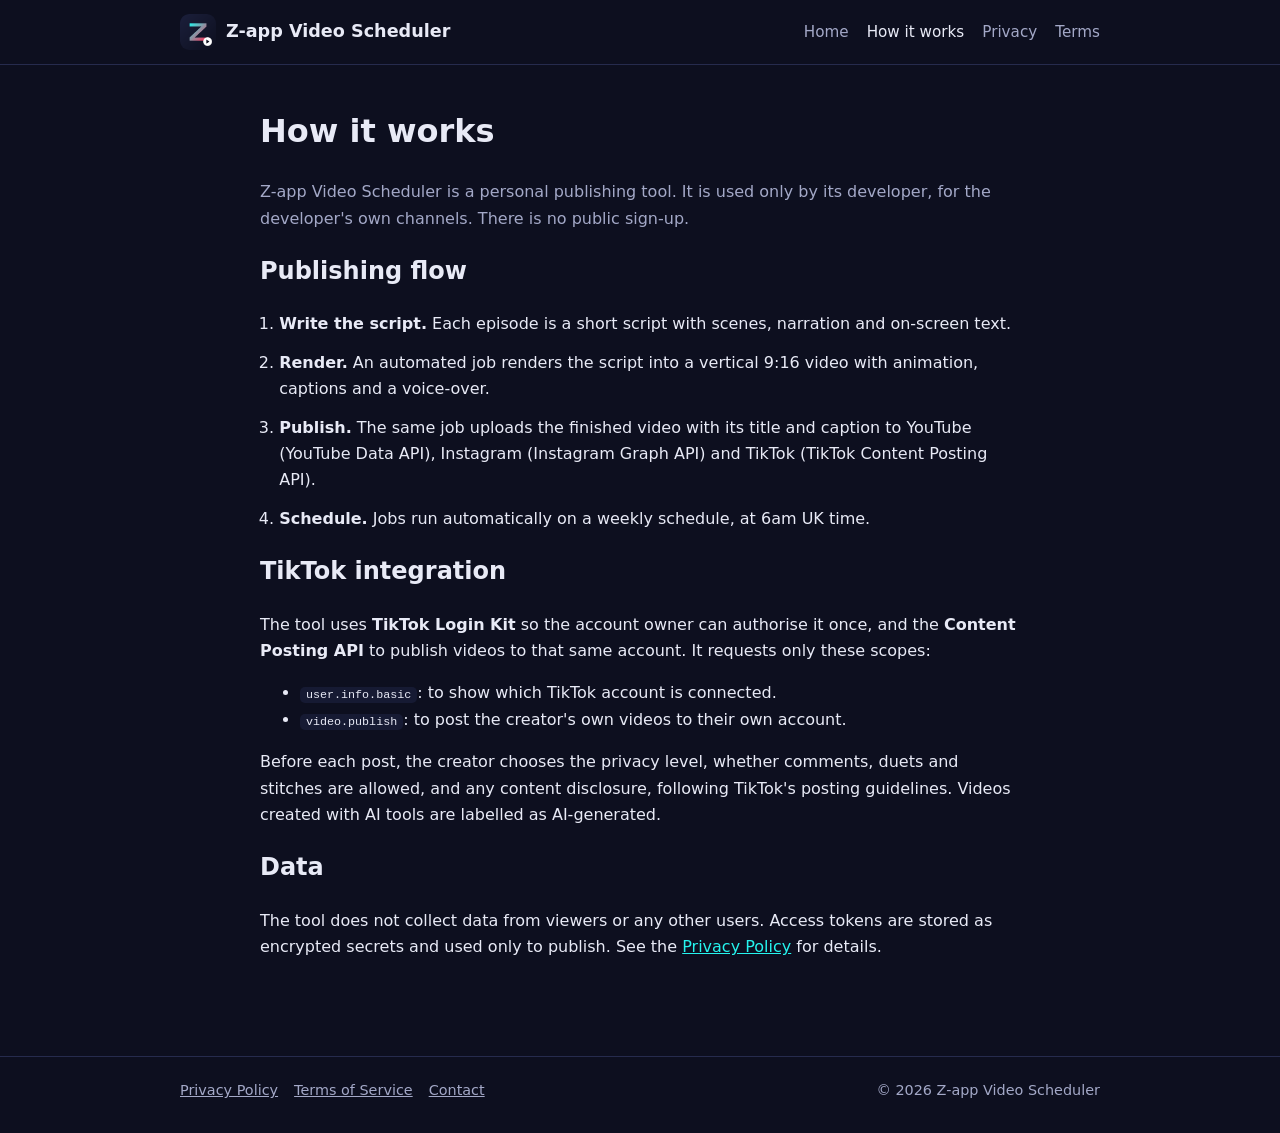
==== how-it-works.html @ ecd3b798 "Full site: icon/favicon, nav, how it works, styled pages" ====
<!DOCTYPE html>
<html lang="en">
<head>
<meta charset="utf-8">
<meta name="viewport" content="width=device-width, initial-scale=1">
<title>How it works - Z-app Video Scheduler</title>
<meta name="description" content="How Z-app Video Scheduler renders and publishes videos to YouTube, Instagram and TikTok.">
<link rel="icon" href="favicon.ico" sizes="any">
<link rel="icon" type="image/svg+xml" href="assets/icon.svg">
<link rel="icon" type="image/png" sizes="32x32" href="assets/favicon-32.png">
<link rel="apple-touch-icon" href="assets/apple-touch-icon.png">
<meta property="og:title" content="How it works - Z-app Video Scheduler">
<meta property="og:description" content="How Z-app Video Scheduler renders and publishes videos to YouTube, Instagram and TikTok.">
<meta property="og:image" content="https://arpinator.github.io/video-scheduler/assets/app-icon-1024.png">
<link rel="stylesheet" href="style.css">
</head>
<body>
<header><div class="wrap">
  <a class="brand" href="index.html"><img src="assets/app-icon-1024.png" alt="Z-app logo">Z-app Video Scheduler</a>
  <nav><a href="index.html">Home</a><a href="how-it-works.html" class="active">How it works</a><a href="privacy.html">Privacy</a><a href="terms.html">Terms</a></nav>
</div></header>
<main class="wrap doc">
  <h1>How it works</h1>
  <p class="muted">Z-app Video Scheduler is a personal publishing tool. It is used only by its developer, for the developer's own channels. There is no public sign-up.</p>

  <h2>Publishing flow</h2>
  <ol class="steps">
    <li><strong>Write the script.</strong> Each episode is a short script with scenes, narration and on-screen text.</li>
    <li><strong>Render.</strong> An automated job renders the script into a vertical 9:16 video with animation, captions and a voice-over.</li>
    <li><strong>Publish.</strong> The same job uploads the finished video with its title and caption to YouTube (YouTube Data API), Instagram (Instagram Graph API) and TikTok (TikTok Content Posting API).</li>
    <li><strong>Schedule.</strong> Jobs run automatically on a weekly schedule, at 6am UK time.</li>
  </ol>

  <h2>TikTok integration</h2>
  <p>The tool uses <strong>TikTok Login Kit</strong> so the account owner can authorise it once, and the <strong>Content Posting API</strong> to publish videos to that same account. It requests only these scopes:</p>
  <ul>
    <li><code>user.info.basic</code>: to show which TikTok account is connected.</li>
    <li><code>video.publish</code>: to post the creator's own videos to their own account.</li>
  </ul>
  <p>Before each post, the creator chooses the privacy level, whether comments, duets and stitches are allowed, and any content disclosure, following TikTok's posting guidelines. Videos created with AI tools are labelled as AI-generated.</p>

  <h2>Data</h2>
  <p>The tool does not collect data from viewers or any other users. Access tokens are stored as encrypted secrets and used only to publish. See the <a href="privacy.html">Privacy Policy</a> for details.</p>
</main>
<footer><div class="wrap">
  <div><a href="privacy.html">Privacy Policy</a><a href="terms.html">Terms of Service</a><a href="mailto:arpishke@gmail.com">Contact</a></div>
  <div>&copy; 2026 Z-app Video Scheduler</div>
</div></footer>
</body>
</html>
---- style.css ----
:root {
  --bg: #0d0f1f;
  --panel: #161a33;
  --text: #e8eaf6;
  --muted: #a3a8c7;
  --cyan: #25f4ee;
  --pink: #fe2c55;
  --line: #262b4d;
}
* { box-sizing: border-box; }
body {
  margin: 0;
  font-family: system-ui, -apple-system, "Segoe UI", Roboto, sans-serif;
  background: var(--bg);
  color: var(--text);
  line-height: 1.65;
}
a { color: var(--cyan); }
.wrap { max-width: 960px; margin: 0 auto; padding: 0 20px; }

header { border-bottom: 1px solid var(--line); }
header .wrap { display: flex; align-items: center; justify-content: space-between; gap: 16px; padding-top: 14px; padding-bottom: 14px; flex-wrap: wrap; }
.brand { display: flex; align-items: center; gap: 10px; color: var(--text); text-decoration: none; font-weight: 700; font-size: 1.1rem; }
.brand img { width: 36px; height: 36px; border-radius: 9px; }
nav a { color: var(--muted); text-decoration: none; margin-left: 18px; font-size: .95rem; }
nav a:first-child { margin-left: 0; }
nav a:hover, nav a.active { color: var(--text); }

.hero { padding: 64px 0 40px; display: grid; grid-template-columns: 1fr auto; gap: 40px; align-items: center; }
.hero h1 { font-size: clamp(2rem, 5vw, 3rem); line-height: 1.15; margin: 0 0 16px; }
.hero h1 span { background: linear-gradient(90deg, var(--cyan), var(--pink)); -webkit-background-clip: text; background-clip: text; color: transparent; }
.hero p { color: var(--muted); font-size: 1.1rem; max-width: 560px; }
.hero img { width: 200px; height: 200px; border-radius: 44px; }
.btn { display: inline-block; padding: 11px 20px; border-radius: 10px; background: linear-gradient(90deg, var(--cyan), var(--pink)); color: #0d0f1f; font-weight: 700; text-decoration: none; margin-top: 8px; }

section { padding: 36px 0; border-top: 1px solid var(--line); }
section h2 { margin-top: 0; }
.grid { display: grid; grid-template-columns: repeat(auto-fit, minmax(220px, 1fr)); gap: 16px; }
.card { background: var(--panel); border: 1px solid var(--line); border-radius: 14px; padding: 20px; }
.card h3 { margin: 0 0 6px; font-size: 1.05rem; }
.card p { margin: 0; color: var(--muted); font-size: .95rem; }

ol.steps { padding-left: 1.2rem; }
ol.steps li { margin-bottom: 12px; }
.muted { color: var(--muted); }
code { background: var(--panel); padding: 1px 6px; border-radius: 5px; font-size: .9em; }

.doc { padding: 40px 0; max-width: 760px; }
.doc h1 { margin-top: 0; }

footer { border-top: 1px solid var(--line); margin-top: 40px; }
footer .wrap { padding-top: 22px; padding-bottom: 30px; display: flex; justify-content: space-between; flex-wrap: wrap; gap: 12px; color: var(--muted); font-size: .9rem; }
footer a { color: var(--muted); margin-right: 16px; }

@media (max-width: 640px) {
  .hero { grid-template-columns: 1fr; padding-top: 40px; }
  .hero img { width: 120px; height: 120px; border-radius: 28px; order: -1; }
  nav a { margin-left: 12px; }
}
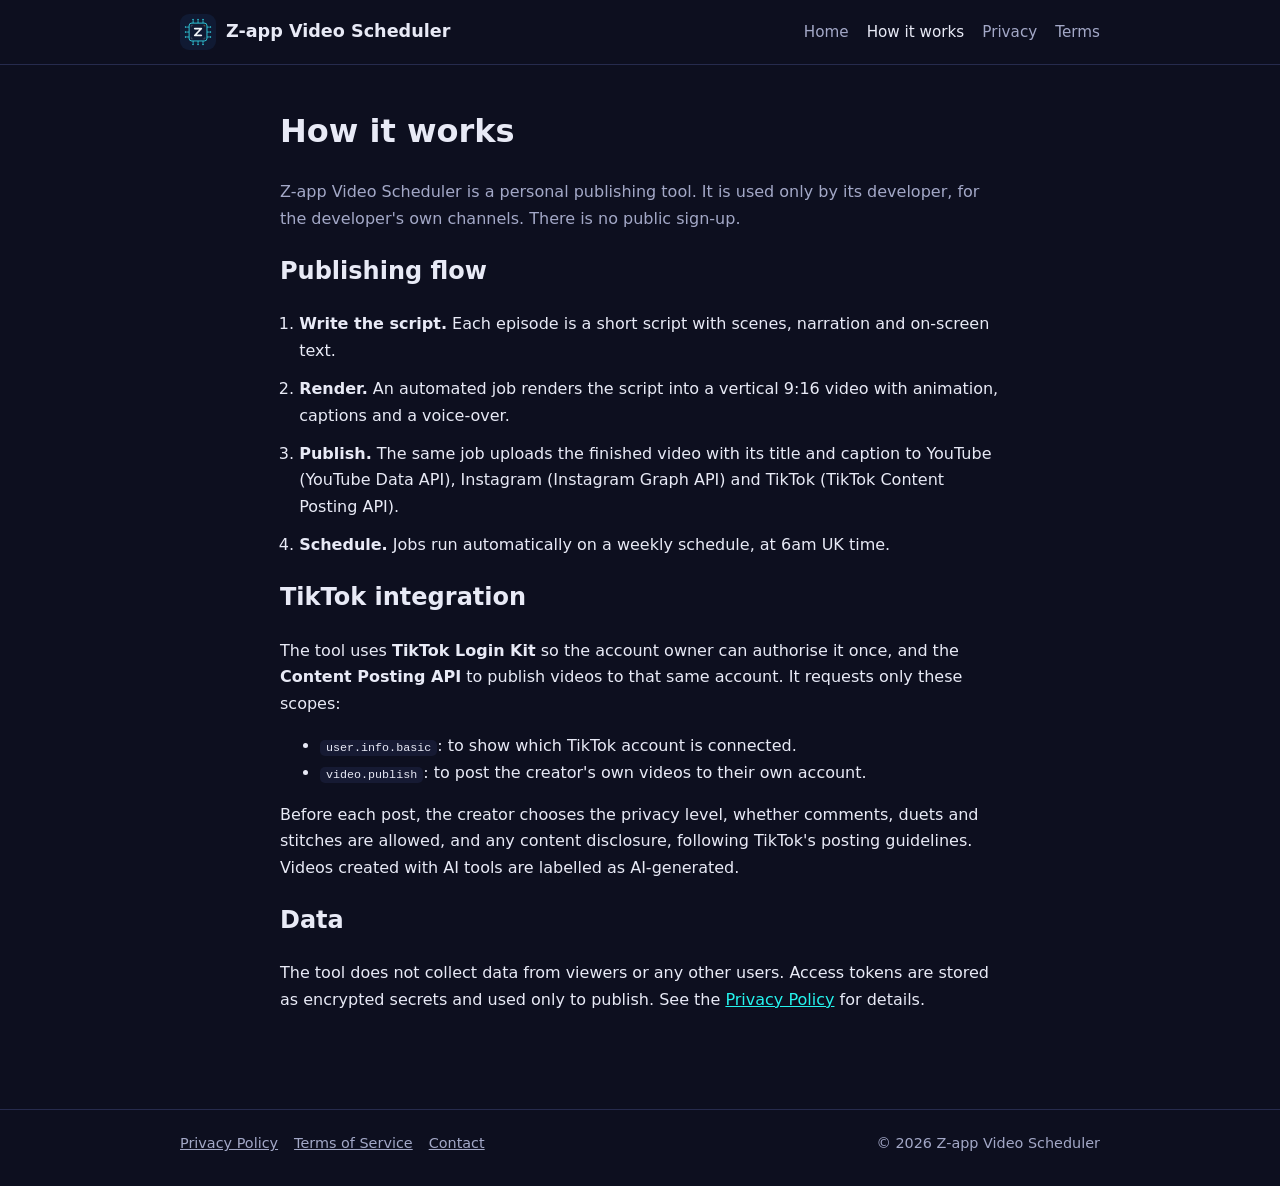
==== commit 746f30c5: "Use original Z-app chip logo for favicon and site logo Co-Authored-By: Claude Opus 5.5 <noreply@anth" ====
--- a/how-it-works.html
+++ b/how-it-works.html
@@ -6,7 +6,6 @@
 <title>How it works - Z-app Video Scheduler</title>
 <meta name="description" content="How Z-app Video Scheduler renders and publishes videos to YouTube, Instagram and TikTok.">
 <link rel="icon" href="favicon.ico" sizes="any">
-<link rel="icon" type="image/svg+xml" href="assets/icon.svg">
 <link rel="icon" type="image/png" sizes="32x32" href="assets/favicon-32.png">
 <link rel="apple-touch-icon" href="assets/apple-touch-icon.png">
 <meta property="og:title" content="How it works - Z-app Video Scheduler">
--- a/style.css
+++ b/style.css
@@ -45,7 +45,7 @@
 .muted { color: var(--muted); }
 code { background: var(--panel); padding: 1px 6px; border-radius: 5px; font-size: .9em; }
 
-.doc { padding: 40px 0; max-width: 760px; }
+.doc { padding-top: 40px; padding-bottom: 40px; max-width: 760px; }
 .doc h1 { margin-top: 0; }
 
 footer { border-top: 1px solid var(--line); margin-top: 40px; }
